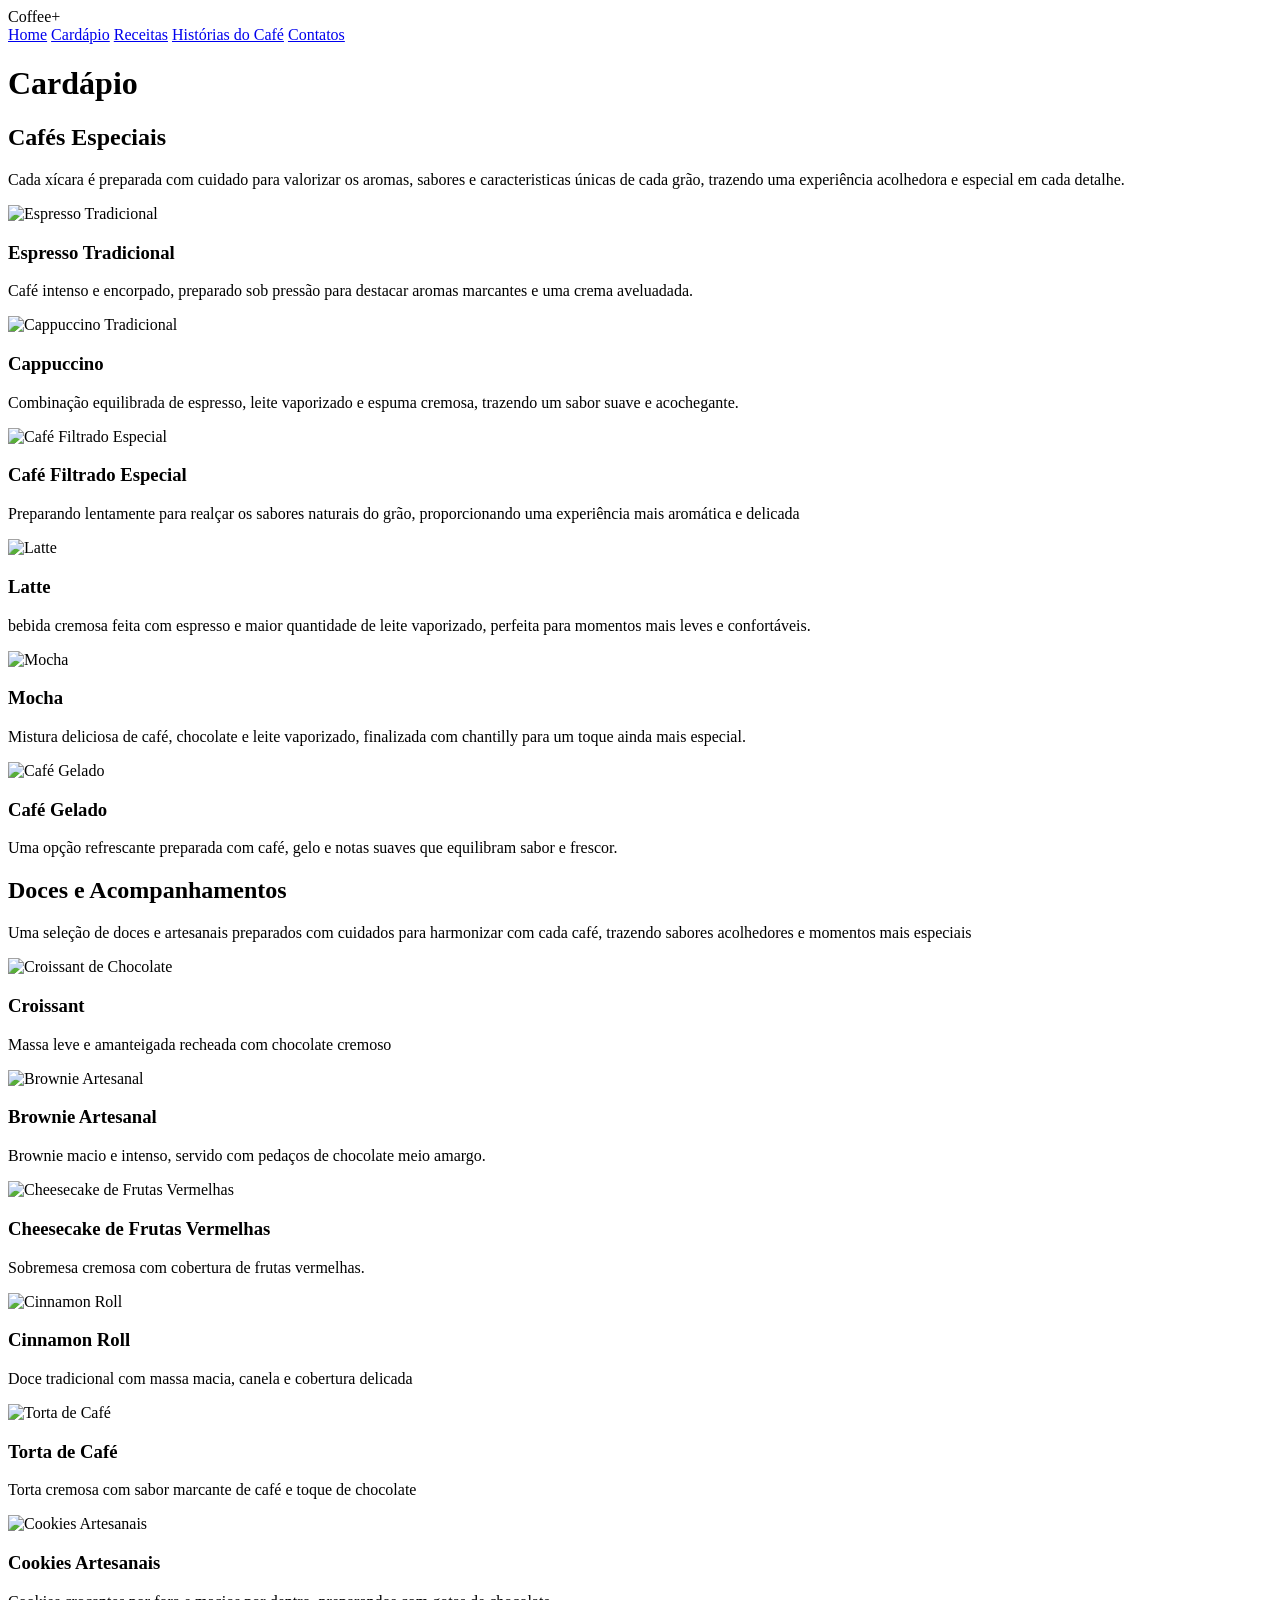
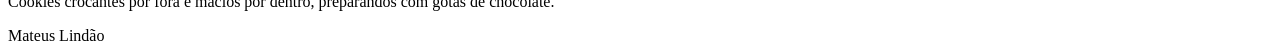
==== cardapio.html @ f09374b6 "Adicionando páginas HTML do Coffee+" ====
<!DOCTYPE html>
<html lang="pt-BR">
<head>
    <meta charset="UTF-8">
    <title>Cardapio | Coffee+</title>
    <link rel="stylesheet" href="css/style.css">
</head>
<body>
    <header>Coffee+</header>
    <nav>
    <a href="index.html">Home</a>
    <a href="cardapio.html">Cardápio</a>
    <a href="receitas.html">Receitas</a>
    <a href="historia.html">Histórias do Café</a>
    <a href="contatos.html">Contatos</a>
    </nav>
    <main>
        <h1>Cardápio</h1>
    <h2>Cafés Especiais</h2>
    <p>Cada xícara é preparada com cuidado para valorizar os aromas, sabores e caracteristicas únicas de cada grão, trazendo uma experiência acolhedora e especial em cada detalhe.</p>
        <img src="img/espresso.jpg" alt="Espresso Tradicional">
        <h3> Espresso Tradicional</h3>
        <p>Café intenso e encorpado, preparado sob pressão para destacar aromas marcantes e uma crema aveluadada.</p>
    <img src="img/cappuccino.jpg" alt="Cappuccino Tradicional">
        <h3>Cappuccino</h3>
        <p>Combinação equilibrada de espresso, leite vaporizado e espuma cremosa, trazendo um sabor suave e acochegante.</p>
    <img src="img/caféfiltrado.jpg" alt="Café Filtrado Especial">
        <h3>Café Filtrado Especial</h3>
        <p>Preparando lentamente para realçar os sabores naturais do grão, proporcionando uma experiência mais aromática e delicada</p>
        <img src="img/latte.jpg" alt="Latte"> 
        <h3>Latte</h3>
        <p>bebida cremosa feita com espresso e maior quantidade de leite vaporizado, perfeita para momentos mais leves e confortáveis.</p>
    <img src="img/mocha.jpg" alt="Mocha">
        <h3>Mocha</h3>
        <p>Mistura deliciosa de café, chocolate e leite vaporizado, finalizada com chantilly para um toque ainda mais especial.</p>
    <img src="img/cafégelado.jpg" alt="Café Gelado">
        <h3>Café Gelado</h3>
        <p>Uma opção refrescante preparada com café, gelo e notas suaves que equilibram sabor e frescor.</p>
    <h2>Doces e Acompanhamentos</h2>
    <p>Uma seleção de doces e artesanais preparados com cuidados para harmonizar com cada café, trazendo sabores acolhedores e momentos mais especiais</p>
    <img src="img/croissantdechocolate.jpg" alt="Croissant de Chocolate">
        <h3>Croissant</h3>
        <p>Massa leve e amanteigada recheada com chocolate cremoso</p>
    <img src="img/brownieartesanal.jpg" alt="Brownie Artesanal">
        <h3>Brownie Artesanal</h3>
        <p>Brownie macio e intenso, servido com pedaços de chocolate meio amargo.</p>
        <img src="img/cheesecakedefrutasvermelhas.jpg" alt="Cheesecake de Frutas Vermelhas">
        <h3>Cheesecake de Frutas Vermelhas</h3>
        <p>Sobremesa cremosa com cobertura de frutas vermelhas.</p>
        <img src="img/cinnamonroll.jpg" alt="Cinnamon Roll">
        <h3>Cinnamon Roll</h3>
        <p>Doce tradicional com massa macia, canela e cobertura delicada</p>
     <img src="img/tortadecafe.jpg" alt="Torta de Café">
        <h3>Torta de Café</h3>
        <p>Torta cremosa com sabor marcante de café e toque de chocolate</p>
        <img src="img/cookiesartesanais.jpg" alt="Cookies Artesanais">
        <h3>Cookies Artesanais</h3>
        <p>Cookies crocantes por fora e macios por dentro, preparandos com gotas de chocolate.</p>  
    </main>
    <footer>Mateus Lindão</footer>
</body>   
</html>
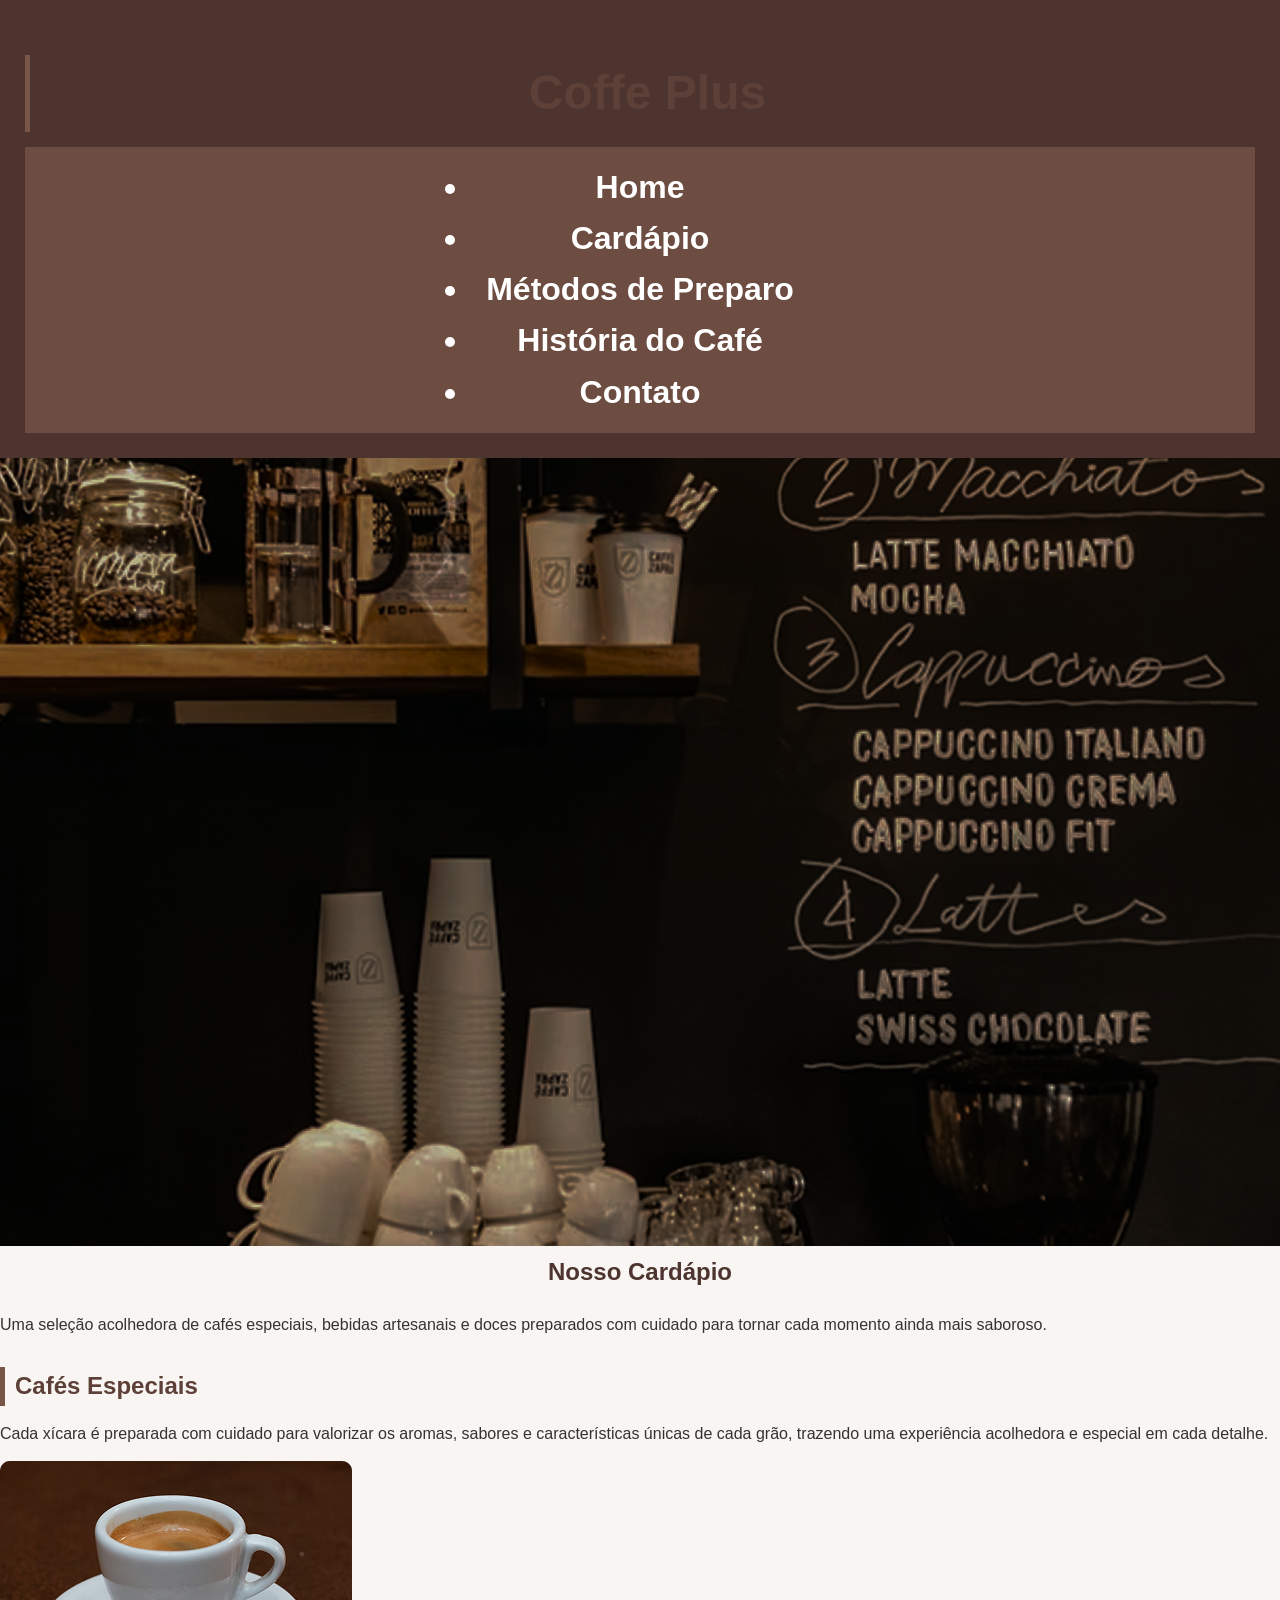
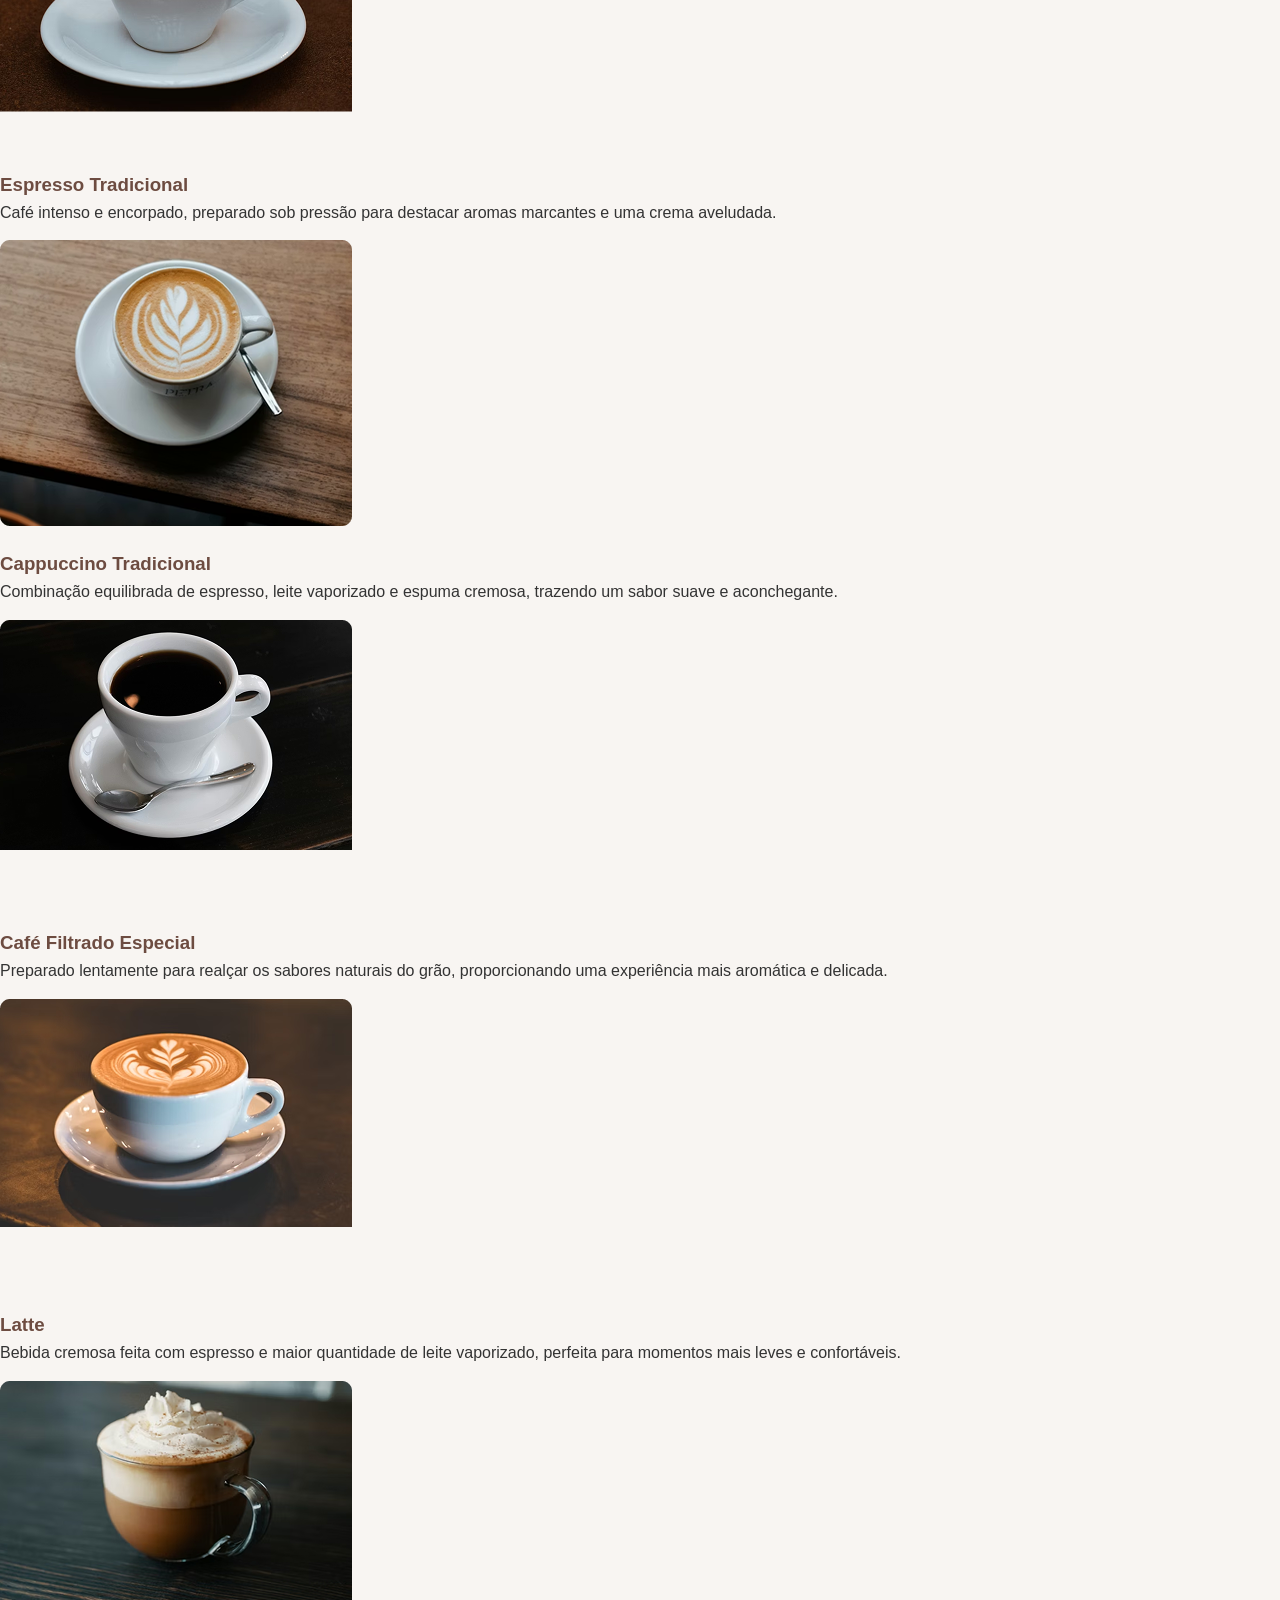
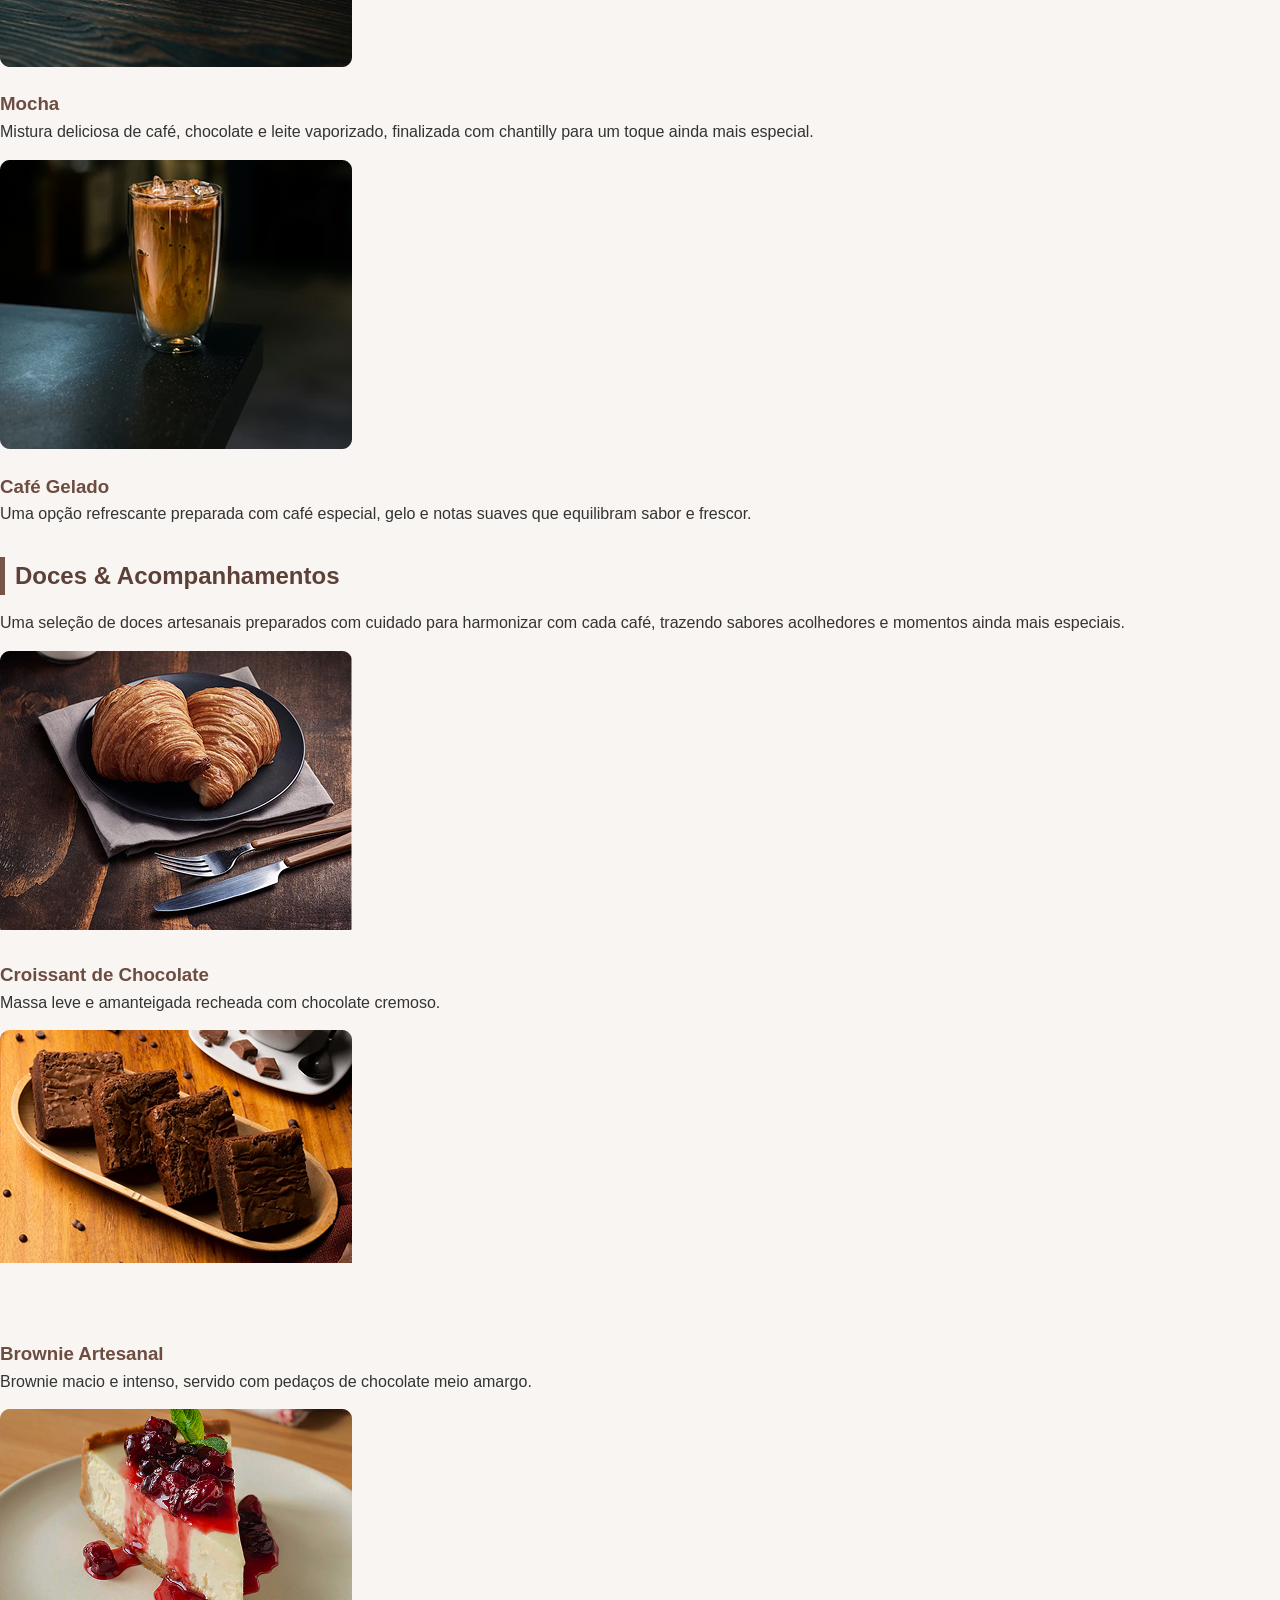
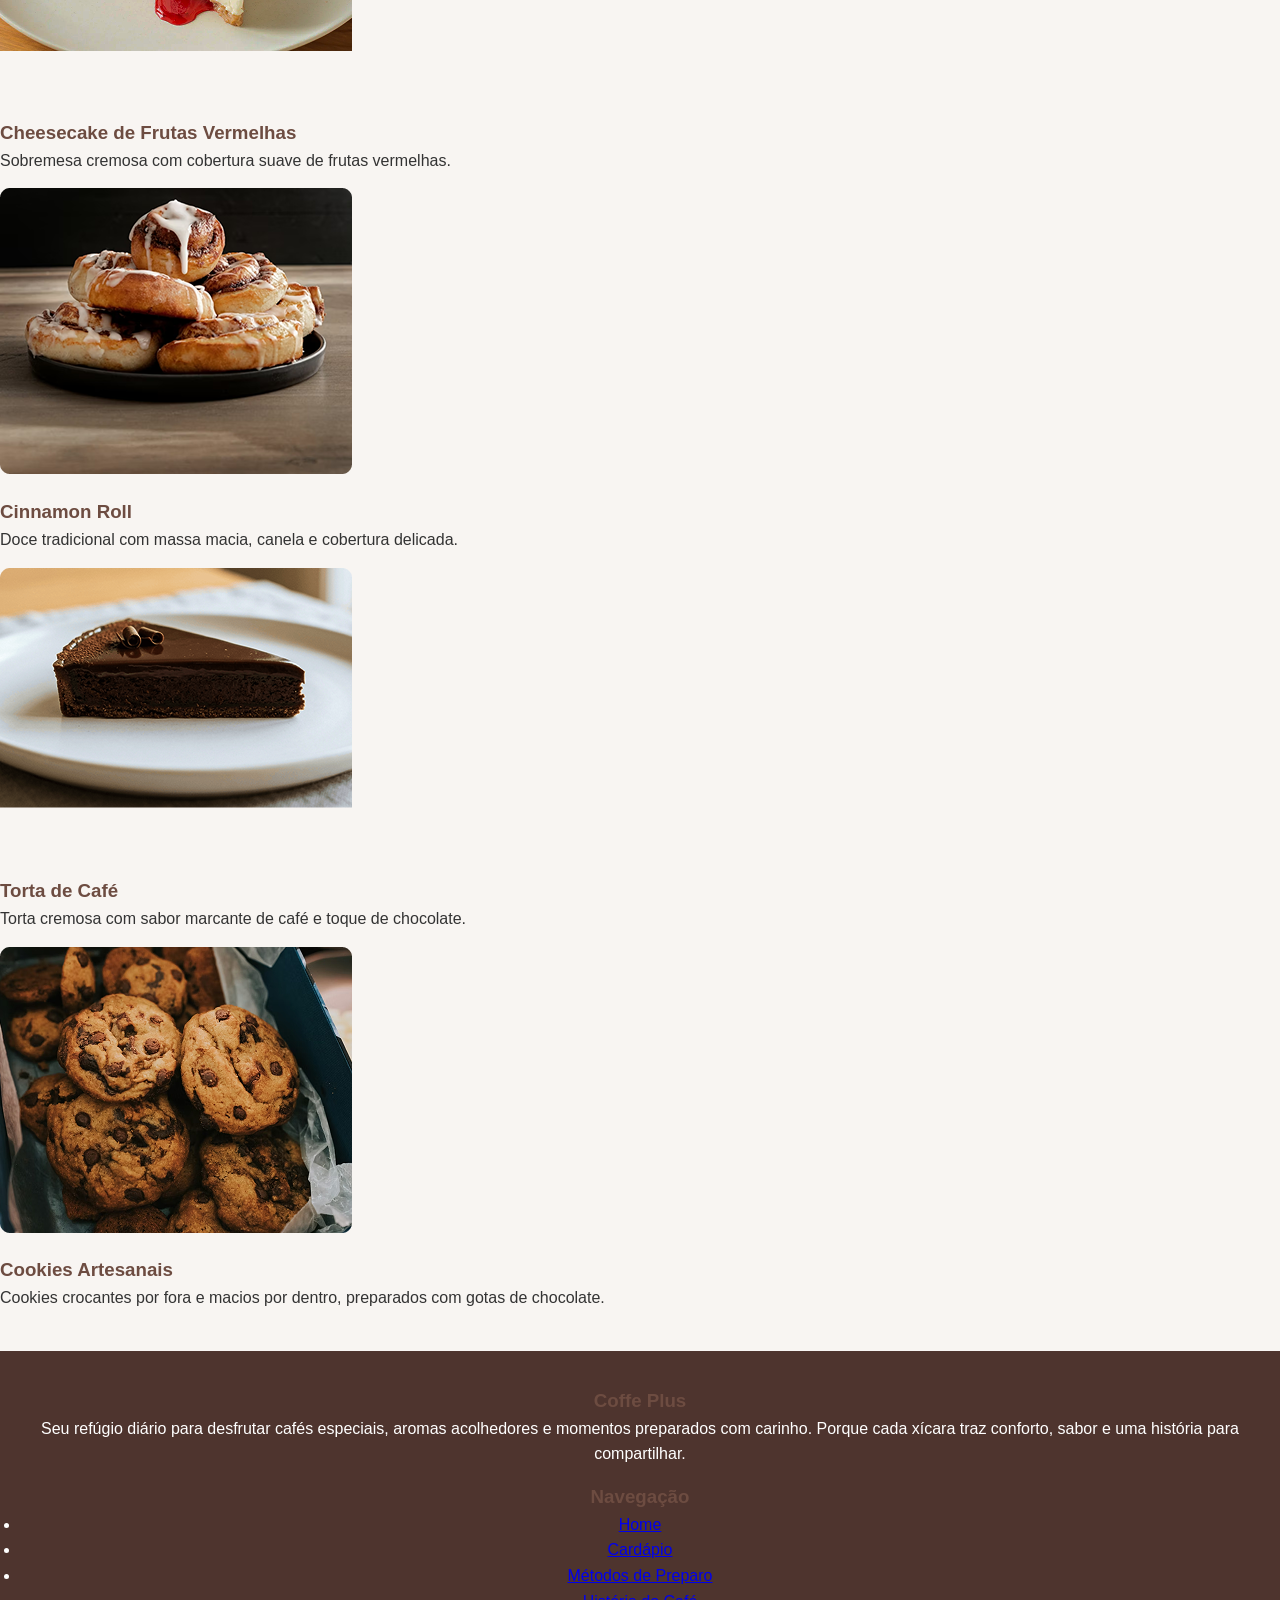
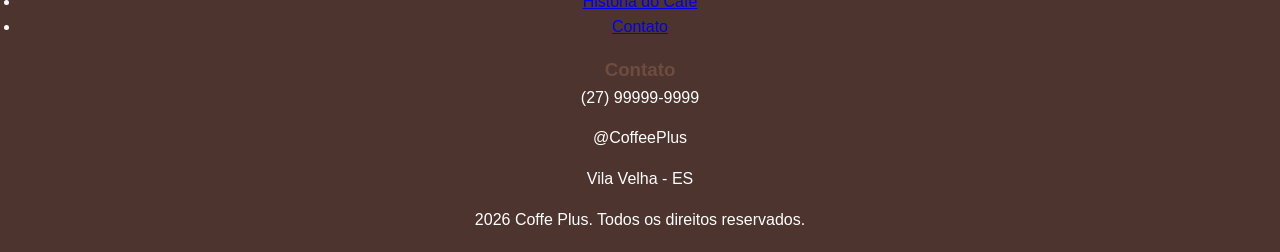
==== commit 040de0bf: "Incluí as imagens necessárias das páginas de cardápio e métodos de preparo. Também realizei algumas " ====
--- a/cardapio.html
+++ b/cardapio.html
@@ -2,61 +2,223 @@
 <html lang="pt-BR">
 <head>
     <meta charset="UTF-8">
-    <title>Cardapio | Coffee+</title>
+    <meta name="viewport" content="width=device-width, initial-scale=1.0">
+    <title>Cardápio | Coffe Plus</title>
     <link rel="stylesheet" href="css/style.css">
 </head>
+
 <body>
-    <header>Coffee+</header>
-    <nav>
-    <a href="index.html">Home</a>
-    <a href="cardapio.html">Cardápio</a>
-    <a href="receitas.html">Receitas</a>
-    <a href="historia.html">Histórias do Café</a>
-    <a href="contatos.html">Contatos</a>
-    </nav>
-    <main>
-        <h1>Cardápio</h1>
-    <h2>Cafés Especiais</h2>
-    <p>Cada xícara é preparada com cuidado para valorizar os aromas, sabores e caracteristicas únicas de cada grão, trazendo uma experiência acolhedora e especial em cada detalhe.</p>
-        <img src="img/espresso.jpg" alt="Espresso Tradicional">
-        <h3> Espresso Tradicional</h3>
-        <p>Café intenso e encorpado, preparado sob pressão para destacar aromas marcantes e uma crema aveluadada.</p>
-    <img src="img/cappuccino.jpg" alt="Cappuccino Tradicional">
-        <h3>Cappuccino</h3>
-        <p>Combinação equilibrada de espresso, leite vaporizado e espuma cremosa, trazendo um sabor suave e acochegante.</p>
-    <img src="img/caféfiltrado.jpg" alt="Café Filtrado Especial">
-        <h3>Café Filtrado Especial</h3>
-        <p>Preparando lentamente para realçar os sabores naturais do grão, proporcionando uma experiência mais aromática e delicada</p>
-        <img src="img/latte.jpg" alt="Latte"> 
-        <h3>Latte</h3>
-        <p>bebida cremosa feita com espresso e maior quantidade de leite vaporizado, perfeita para momentos mais leves e confortáveis.</p>
-    <img src="img/mocha.jpg" alt="Mocha">
-        <h3>Mocha</h3>
-        <p>Mistura deliciosa de café, chocolate e leite vaporizado, finalizada com chantilly para um toque ainda mais especial.</p>
-    <img src="img/cafégelado.jpg" alt="Café Gelado">
-        <h3>Café Gelado</h3>
-        <p>Uma opção refrescante preparada com café, gelo e notas suaves que equilibram sabor e frescor.</p>
-    <h2>Doces e Acompanhamentos</h2>
-    <p>Uma seleção de doces e artesanais preparados com cuidados para harmonizar com cada café, trazendo sabores acolhedores e momentos mais especiais</p>
-    <img src="img/croissantdechocolate.jpg" alt="Croissant de Chocolate">
-        <h3>Croissant</h3>
-        <p>Massa leve e amanteigada recheada com chocolate cremoso</p>
-    <img src="img/brownieartesanal.jpg" alt="Brownie Artesanal">
-        <h3>Brownie Artesanal</h3>
-        <p>Brownie macio e intenso, servido com pedaços de chocolate meio amargo.</p>
-        <img src="img/cheesecakedefrutasvermelhas.jpg" alt="Cheesecake de Frutas Vermelhas">
-        <h3>Cheesecake de Frutas Vermelhas</h3>
-        <p>Sobremesa cremosa com cobertura de frutas vermelhas.</p>
-        <img src="img/cinnamonroll.jpg" alt="Cinnamon Roll">
-        <h3>Cinnamon Roll</h3>
-        <p>Doce tradicional com massa macia, canela e cobertura delicada</p>
-     <img src="img/tortadecafe.jpg" alt="Torta de Café">
-        <h3>Torta de Café</h3>
-        <p>Torta cremosa com sabor marcante de café e toque de chocolate</p>
-        <img src="img/cookiesartesanais.jpg" alt="Cookies Artesanais">
-        <h3>Cookies Artesanais</h3>
-        <p>Cookies crocantes por fora e macios por dentro, preparandos com gotas de chocolate.</p>  
-    </main>
-    <footer>Mateus Lindão</footer>
-</body>   
+
+    <header class="header">
+        <div class="logo">
+            <h2>Coffe Plus</h2>
+        </div>
+
+        <nav class="nav">
+            <ul>
+                <li><a href="index.html">Home</a></li>
+                <li><a href="cardapio.html" class="active">Cardápio</a></li>
+                <li><a href="preparo.html">Métodos de Preparo</a></li>
+                <li><a href="historia.html">História do Café</a></li>
+                <li><a href="contato.html">Contato</a></li>
+            </ul>
+        </nav>
+    </header>
+
+    <section class="banner">
+        <img src="img/cardapio/cardapio_banner.png" alt="Banner Cardápio">
+
+        <div class="banner-content">
+            <h1>Nosso Cardápio</h1>
+            <p>
+                Uma seleção acolhedora de cafés especiais, bebidas artesanais e doces preparados com cuidado para tornar cada momento ainda mais saboroso.
+            </p>
+        </div>
+    </section>
+
+    <section class="section">
+        <h2 class="section-title">
+            Cafés Especiais
+        </h2>
+        <p class="section-text">
+            Cada xícara é preparada com cuidado para valorizar os aromas, sabores e características únicas de cada grão, trazendo uma experiência acolhedora e especial em cada detalhe.
+        </p>
+
+        <div class="cards-grid">
+            <div class="card">
+                <img src="img/cardapio/imagem_espresso.png" alt="Espresso Tradicional">
+
+                <div class="card-body">
+                    <h3>Espresso Tradicional</h3>
+                    <p>
+                        Café intenso e encorpado, preparado sob pressão para destacar aromas marcantes e uma crema aveludada.
+                    </p>
+                </div>
+            </div>
+
+            <div class="card">
+                <img src="img/cardapio/imagem_cappuccino.png" alt="Cappuccino">
+
+                <div class="card-body">
+                    <h3>Cappuccino Tradicional</h3>
+                    <p>
+                        Combinação equilibrada de espresso, leite vaporizado e espuma cremosa, trazendo um sabor suave e aconchegante.
+                    </p>
+                </div>
+            </div>
+
+            <div class="card">
+                <img src="img/cardapio/imagem_cafe.png" alt="Café Filtrado">
+
+                <div class="card-body">
+                    <h3>Café Filtrado Especial</h3>
+                    <p>
+                        Preparado lentamente para realçar os sabores naturais do grão, proporcionando uma experiência mais aromática e delicada.
+                    </p>
+                </div>
+            </div>
+
+            <div class="card">
+                <img src="img/cardapio/imagem_latte.png" alt="Latte">
+
+                <div class="card-body">
+                    <h3>Latte</h3>
+                    <p>
+                        Bebida cremosa feita com espresso e maior quantidade de leite vaporizado, perfeita para momentos mais leves e confortáveis.
+                    </p>
+                </div>
+            </div>
+
+            <div class="card">
+                <img src="img/cardapio/imagem_mocha.png" alt="Mocha">
+
+                <div class="card-body">
+                    <h3>Mocha</h3>
+                    <p>
+                        Mistura deliciosa de café, chocolate e leite vaporizado, finalizada com chantilly para um toque ainda mais especial.
+                    </p>
+                </div>
+            </div>
+
+            <div class="card">
+                <img src="img/cardapio/imagem_gelado.png" alt="Café Gelado">
+
+                <div class="card-body">
+                    <h3>Café Gelado</h3>
+                    <p>
+                        Uma opção refrescante preparada com café especial, gelo e notas suaves que equilibram sabor e frescor.
+                    </p>
+                </div>
+            </div>
+        </div>
+    </section>
+
+    <section class="section">
+        <h2 class="section-title">
+            Doces & Acompanhamentos
+        </h2>
+        <p class="section-text">
+            Uma seleção de doces artesanais preparados com cuidado para harmonizar com cada café, trazendo sabores acolhedores e momentos ainda mais especiais.
+        </p>
+
+        <div class="cards-grid">
+            <div class="card">
+                <img src="img/cardapio/imagem_croissant.png" alt="Croissant">
+
+                <div class="card-body">
+                    <h3>Croissant de Chocolate</h3>
+                    <p>
+                        Massa leve e amanteigada recheada com chocolate cremoso.
+                    </p>
+                </div>
+            </div>
+
+            <div class="card">
+                <img src="img/cardapio/imagem_brownie.png" alt="Brownie Artesanal">
+
+                <div class="card-body">
+                    <h3>Brownie Artesanal</h3>
+                    <p>
+                        Brownie macio e intenso, servido com pedaços de chocolate meio amargo.
+                    </p>
+                </div>
+            </div>
+
+            <div class="card">
+                <img src="img/cardapio/imagem_cheesecake.png" alt="Cheesecake">
+                
+                <div class="card-body">
+                    <h3>Cheesecake de Frutas Vermelhas</h3>
+                    <p>
+                        Sobremesa cremosa com cobertura suave de frutas vermelhas.
+                    </p>
+                </div>
+            </div>
+
+            <div class="card">
+                <img src="img/cardapio/imagem_cinnamon.png" alt="Cinnamon Roll">
+                
+                <div class="card-body">
+                    <h3>Cinnamon Roll</h3>
+                    <p>
+                        Doce tradicional com massa macia, canela e cobertura delicada.
+                    </p>
+                </div>
+            </div>
+
+            <div class="card">
+                <img src="img/cardapio/imagem_torta.png" alt="Torta de Café">
+                
+                <div class="card-body">
+                    <h3>Torta de Café</h3>
+                    <p>
+                        Torta cremosa com sabor marcante de café e toque de chocolate.
+                    </p>
+                </div>
+            </div>
+
+            <div class="card">
+                <img src="img/cardapio/imagem_cookies.png" alt="Cookies Artesanais">
+                
+                <div class="card-body">
+                    <h3>Cookies Artesanais</h3>
+                    <p>
+                        Cookies crocantes por fora e macios por dentro, preparados com gotas de chocolate.
+                    </p>
+                </div>
+            </div>
+        </div>
+    </section>
+
+    <footer class="footer">
+        <div class="footer-grid">
+            <div>
+                <h3>Coffe Plus</h3>
+                <p>
+                    Seu refúgio diário para desfrutar cafés especiais, aromas acolhedores e momentos preparados com carinho. Porque cada xícara traz conforto, sabor e uma história para compartilhar.
+                </p>
+            </div>
+            <div>
+                <h3>Navegação</h3>
+                <ul>
+                    <li><a href="index.html">Home</a></li>
+                    <li><a href="cardapio.html">Cardápio</a></li>
+                    <li><a href="preparo.html">Métodos de Preparo</a></li>
+                    <li><a href="historia.html">História do Café</a></li>
+                    <li><a href="contato.html">Contato</a></li>
+                </ul>
+            </div>
+            <div>
+                <h3>Contato</h3>
+                <p>(27) 99999-9999</p>
+                <p>@CoffeePlus</p>
+                <p>Vila Velha - ES</p>
+            </div>
+        </div>
+        <div class="footer-bottom">
+            2026 Coffe Plus. Todos os direitos reservados.
+        </div>
+    </footer>
+
+</body>
 </html>
--- a/css/style.css
+++ b/css/style.css
@@ -0,0 +1,170 @@
+/* RESET */
+*{
+    margin: 0;
+    padding: 0;
+    box-sizing: border-box;
+}
+
+/* GERAL */
+body{
+    font-family: 'Segoe UI', Tahoma, Geneva, Verdana, sans-serif;
+    background-color: #f8f5f2;
+    color: #333;
+    line-height: 1.6;
+}
+
+/* CABEÇALHO */
+header{
+    background-color: #4e342e;
+    color: white;
+    text-align: center;
+    padding: 25px;
+    font-size: 2rem;
+    font-weight: bold;
+}
+
+/* MENU */
+nav{
+    background-color: #6d4c41;
+    display: flex;
+    justify-content: center;
+    flex-wrap: wrap;
+    gap: 15px;
+    padding: 15px;
+}
+
+nav a{
+    color: white;
+    text-decoration: none;
+    font-weight: bold;
+    padding: 10px 15px;
+    border-radius: 5px;
+    transition: 0.3s;
+}
+
+nav a:hover{
+    background-color: #8d6e63;
+}
+
+/* CONTEÚDO */
+main{
+    max-width: 1200px;
+    margin: 30px auto;
+    padding: 20px;
+}
+
+/* TÍTULOS */
+h1{
+    text-align: center;
+    color: #4e342e;
+    margin-bottom: 20px;
+}
+
+h2{
+    color: #5d4037;
+    margin-top: 30px;
+    margin-bottom: 15px;
+    border-left: 5px solid #795548;
+    padding-left: 10px;
+}
+
+h3{
+    margin-top: 15px;
+    color: #6d4c41;
+}
+
+/* PARÁGRAFOS */
+p{
+    margin-bottom: 15px;
+}
+
+/* IMAGENS CARDÁPIO */
+main img{
+    width: 100%;
+    max-width: 350px;
+    height: 250px;
+    object-fit: cover;
+    border-radius: 10px;
+    display: block;
+    margin: 20px auto;
+    box-shadow: 0 4px 10px rgba(0,0,0,0.15);
+}
+
+/* LISTAS */
+ol{
+    margin-left: 30px;
+    margin-bottom: 20px;
+}
+
+ol li{
+    margin-bottom: 10px;
+}
+
+/* FORMULÁRIO */
+form{
+    background: white;
+    padding: 25px;
+    border-radius: 10px;
+    box-shadow: 0 3px 10px rgba(0,0,0,.1);
+    margin-bottom: 30px;
+}
+
+input,
+textarea{
+    width: 100%;
+    padding: 12px;
+    margin-bottom: 15px;
+    border: 1px solid #ccc;
+    border-radius: 5px;
+    font-size: 1rem;
+}
+
+textarea{
+    resize: vertical;
+    min-height: 120px;
+}
+
+button{
+    background-color: #5d4037;
+    color: white;
+    border: none;
+    padding: 12px 25px;
+    cursor: pointer;
+    border-radius: 5px;
+    font-size: 1rem;
+    transition: 0.3s;
+}
+
+button:hover{
+    background-color: #3e2723;
+}
+
+/* RODAPÉ */
+footer{
+    background-color: #4e342e;
+    color: white;
+    text-align: center;
+    padding: 20px;
+    margin-top: 40px;
+}
+
+/* RESPONSIVIDADE */
+@media (max-width: 768px){
+
+    nav{
+        flex-direction: column;
+        align-items: center;
+    }
+
+    header{
+        font-size: 1.5rem;
+    }
+
+    main{
+        padding: 15px;
+    }
+
+    main img{
+        max-width: 100%;
+    }
+}
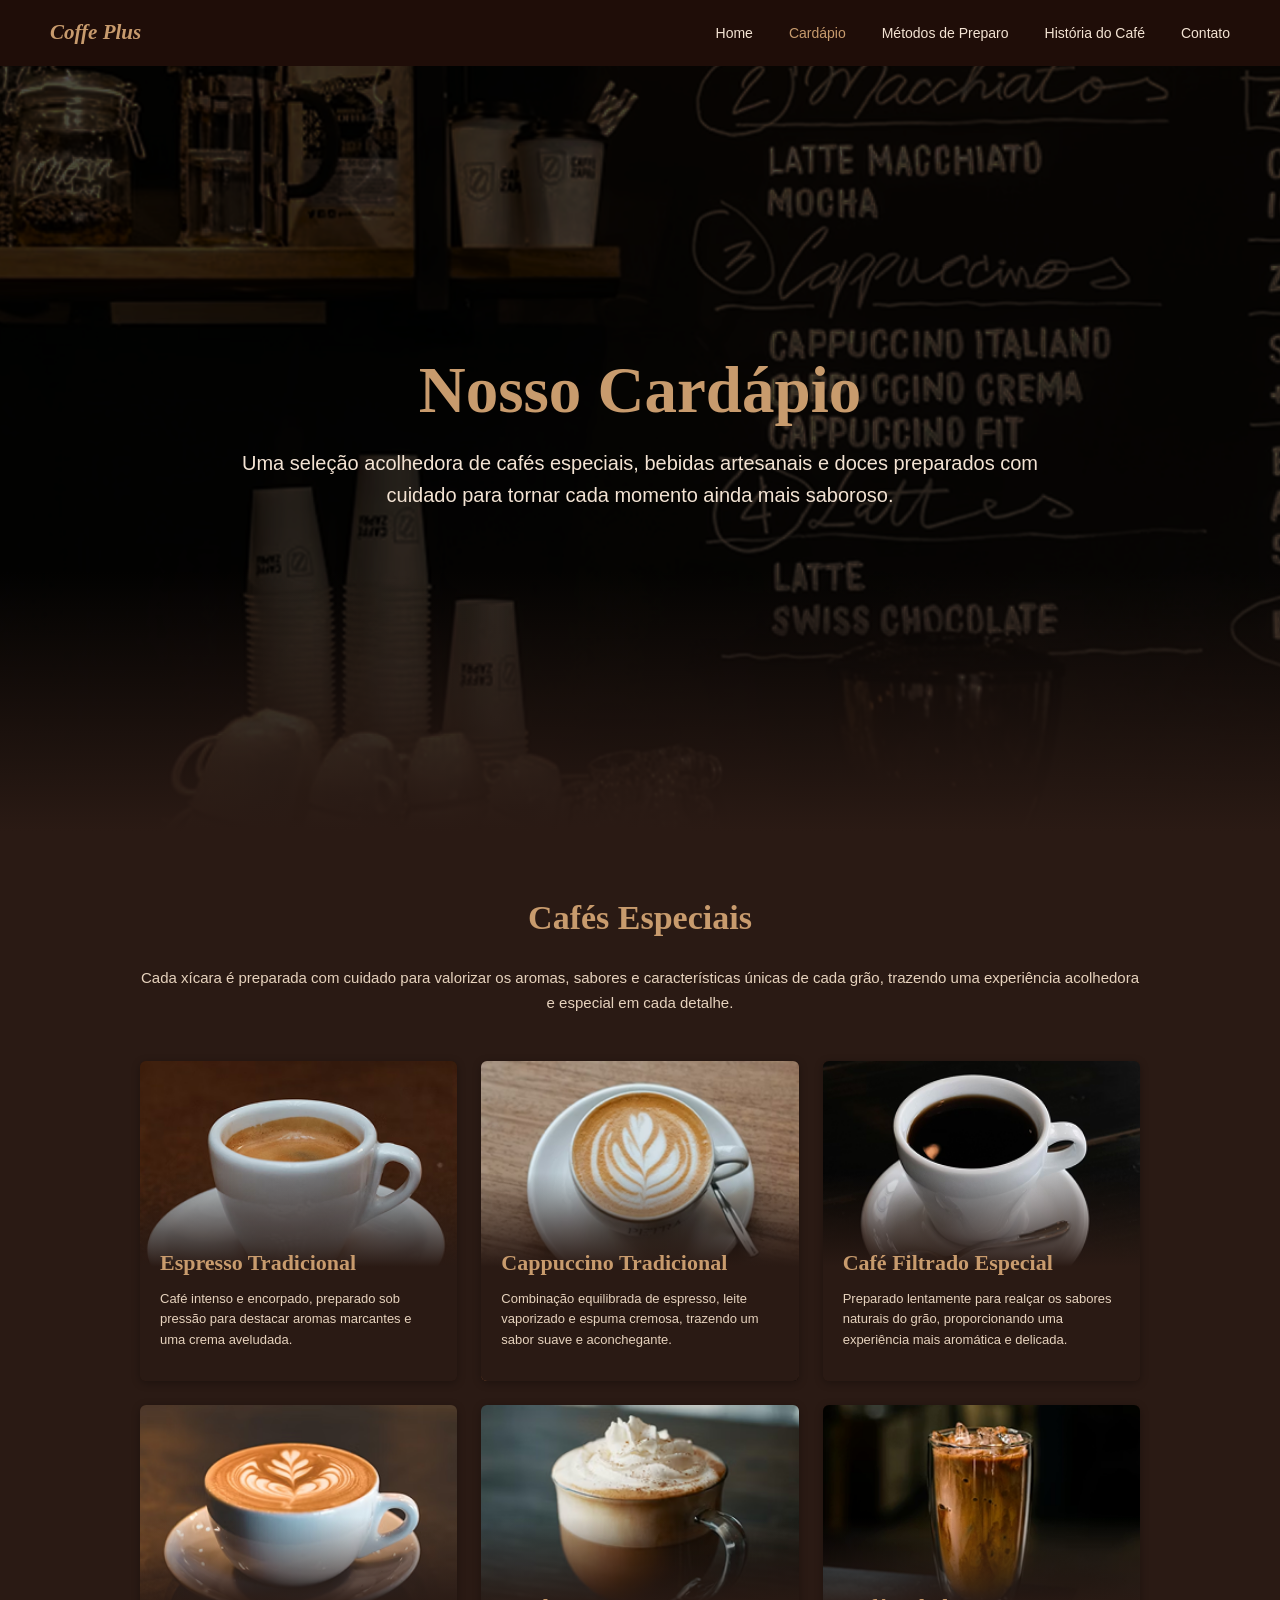
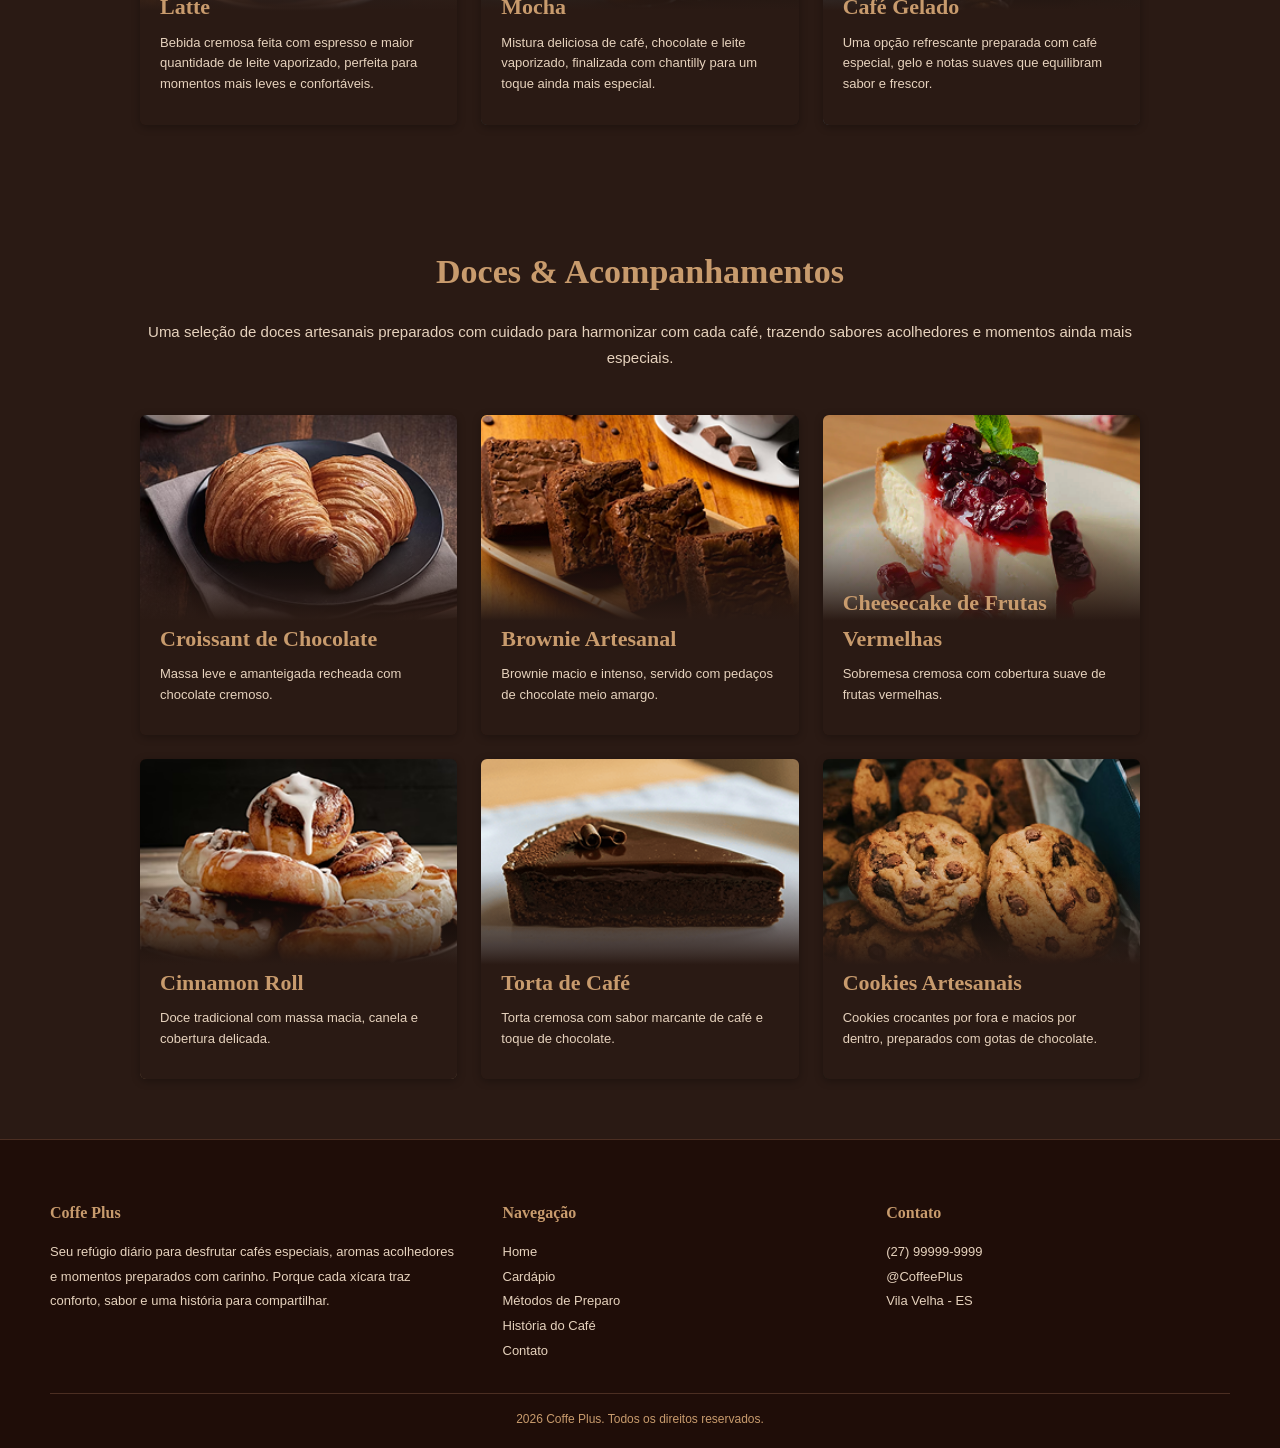
==== commit 57c8dcc9: "Atualização da pagina home para index devido ao não reconhecimento do Vercel" ====
--- a/css/style.css
+++ b/css/style.css
@@ -1,170 +1,844 @@
-/* RESET */
-*{
-    margin: 0;
-    padding: 0;
-    box-sizing: border-box;
-}
-
-/* GERAL */
-body{
-    font-family: 'Segoe UI', Tahoma, Geneva, Verdana, sans-serif;
-    background-color: #f8f5f2;
-    color: #333;
-    line-height: 1.6;
-}
-
-/* CABEÇALHO */
-header{
-    background-color: #4e342e;
-    color: white;
-    text-align: center;
-    padding: 25px;
-    font-size: 2rem;
-    font-weight: bold;
-}
-
-/* MENU */
-nav{
-    background-color: #6d4c41;
-    display: flex;
-    justify-content: center;
-    flex-wrap: wrap;
-    gap: 15px;
-    padding: 15px;
-}
-
-nav a{
-    color: white;
-    text-decoration: none;
-    font-weight: bold;
-    padding: 10px 15px;
-    border-radius: 5px;
-    transition: 0.3s;
-}
-
-nav a:hover{
-    background-color: #8d6e63;
-}
-
-/* CONTEÚDO */
-main{
-    max-width: 1200px;
-    margin: 30px auto;
-    padding: 20px;
-}
-
-/* TÍTULOS */
-h1{
-    text-align: center;
-    color: #4e342e;
-    margin-bottom: 20px;
-}
-
-h2{
-    color: #5d4037;
-    margin-top: 30px;
-    margin-bottom: 15px;
-    border-left: 5px solid #795548;
-    padding-left: 10px;
-}
-
-h3{
-    margin-top: 15px;
-    color: #6d4c41;
-}
-
-/* PARÁGRAFOS */
-p{
-    margin-bottom: 15px;
-}
-
-/* IMAGENS CARDÁPIO */
-main img{
-    width: 100%;
-    max-width: 350px;
-    height: 250px;
-    object-fit: cover;
-    border-radius: 10px;
-    display: block;
-    margin: 20px auto;
-    box-shadow: 0 4px 10px rgba(0,0,0,0.15);
-}
-
-/* LISTAS */
-ol{
-    margin-left: 30px;
-    margin-bottom: 20px;
-}
-
-ol li{
-    margin-bottom: 10px;
-}
-
-/* FORMULÁRIO */
-form{
-    background: white;
-    padding: 25px;
-    border-radius: 10px;
-    box-shadow: 0 3px 10px rgba(0,0,0,.1);
-    margin-bottom: 30px;
-}
-
-input,
-textarea{
-    width: 100%;
-    padding: 12px;
-    margin-bottom: 15px;
-    border: 1px solid #ccc;
-    border-radius: 5px;
-    font-size: 1rem;
-}
-
-textarea{
-    resize: vertical;
-    min-height: 120px;
-}
-
-button{
-    background-color: #5d4037;
-    color: white;
-    border: none;
-    padding: 12px 25px;
-    cursor: pointer;
-    border-radius: 5px;
-    font-size: 1rem;
-    transition: 0.3s;
-}
-
-button:hover{
-    background-color: #3e2723;
-}
-
-/* RODAPÉ */
-footer{
-    background-color: #4e342e;
-    color: white;
-    text-align: center;
-    padding: 20px;
-    margin-top: 40px;
-}
-
-/* RESPONSIVIDADE */
-@media (max-width: 768px){
-
-    nav{
-        flex-direction: column;
-        align-items: center;
-    }
-
-    header{
-        font-size: 1.5rem;
-    }
-
-    main{
-        padding: 15px;
-    }
-
-    main img{
-        max-width: 100%;
-    }
+* { margin: 0; padding: 0; box-sizing: border-box; }
+
+@import url('https://fonts.googleapis.com/css2?family=Playfair+Display:ital,wght@0,600;1,600;1,700&family=Inter:wght@300;400;500;600&display=swap');
+
+body {
+  font-family: 'Inter', Arial, sans-serif;
+  background-color: #2a1a14;
+  color: #f3e3d3;
+  line-height: 1.6;
+  font-size: 15px;
+}
+
+h1, h2, h3 {
+  font-family: 'Playfair Display', Georgia, serif;
+  color: #c89b6d;
+  font-style: normal;
+  font-weight: 600;
+}
+
+a { color: #c89b6d; text-decoration: none; }
+
+img { max-width: 100%; display: block; }
+
+.header {
+  background-color: #1f0d08;
+  padding: 16px 50px;
+  display: flex;
+  align-items: center;
+  justify-content: space-between;
+}
+
+.logo {
+  display: flex;
+  align-items: center;
+  gap: 8px;
+  font-family: 'Playfair Display', serif;
+  font-style: normal;
+  font-size: 14px;
+  color: #c89b6d;
+}
+
+.logo h2 { font-style: italic; }
+
+.logo-icon {
+  width: 22px;
+  height: 22px;
+  background: #c89b6d;
+  mask: radial-gradient(circle at 50% 60%, transparent 30%, #000 31%) center/100% 100%;
+  -webkit-mask: radial-gradient(circle at 50% 60%, transparent 30%, #000 31%) center/100% 100%;
+  border-radius: 4px;
+}
+
+.nav ul {
+  list-style: none;
+  display: flex;
+  gap: 36px;
+}
+
+.nav a {
+  color: #f3e3d3;
+  font-size: 14px;
+  font-weight: 400;
+  transition: color 0.2s;
+}
+
+.nav a:hover,
+.nav a.active {
+  color: #c89b6d;
+}
+
+.banner {
+  position: relative;
+  width: 100%;
+  height: 85vh;
+  overflow: hidden;
+  display: flex;
+  justify-content: center;
+  align-items: center;
+}
+
+.banner img {
+  position: absolute;
+  top: 0;
+  left: 0;
+  width: 100%;
+  height: 100%;
+  object-fit: cover;
+  z-index: 1;
+  filter: brightness(40%);
+}
+
+.banner-pequeno {
+  min-height: 380px;
+}
+
+.banner::before {
+  content: "";
+  position: absolute;
+  inset: 0;
+  background: #2a1a14;
+  z-index: 1;
+}
+
+.banner::after {
+  content: "";
+  position: absolute;
+  left: 0;
+  bottom: 0;
+  width: 100%;
+  height: 260px;
+  background: linear-gradient(
+    to bottom,
+    rgba(66, 44, 34, 0) 0%,
+    #2a1a14 100%
+  );
+  z-index: 2;
+}
+
+.banner-content {
+  position: relative;
+  z-index: 3;
+  width: 100%;
+  max-width: 900px;
+  text-align: center;
+  padding: 0 20px;
+}
+
+.banner-content h1 {
+  font-size: 65px;
+  line-height: 1.1;
+  margin-bottom: 20px;
+}
+
+.banner-content p {
+  font-size: 20px;
+  line-height: 1.6;
+  max-width: 800px;
+  margin: 0 auto 30px auto;
+}
+
+.btn {
+  display: inline-block;
+  background-color: #c89b6d;
+  color: #1f0d08;
+  padding: 12px 26px;
+  border-radius: 4px;
+  font-weight: 500;
+  font-size: 14px;
+  border: none;
+  cursor: pointer;
+  transition: background-color 0.2s;
+}
+
+.btn:hover { background-color: #b3854f; }
+
+.section {
+  padding: 60px 0px;
+  width: 100%;
+  max-width: 1000px;
+  margin: 0 auto;
+  box-sizing: border-box;
+}
+
+.section-title {
+  font-size: 34px;
+  margin-bottom: 20px;
+  color: #c89b6d;
+  text-align: center;
+}
+
+.section-text {
+  color: #e6d2bd;
+  font-size: 15px;
+  line-height: 1.7;
+  margin-bottom: 45px;
+  text-align: center;
+}
+
+.missao {
+  background-color: #1f0d08;
+  padding: 60px 0;
+  width: 100%;
+}
+
+.missao-conteudo {
+  width: 100%;
+  max-width: 1000px;
+  margin: 0 auto;
+  padding: 0;
+  box-sizing: border-box;
+}
+
+.missao .section-title {
+  text-align: center;
+  margin-bottom: 20px;
+}
+
+.missao-text {
+  color: #e6d2bd;
+  font-size: 15px;
+  line-height: 1.7;
+  max-width: 100%;
+  margin: 0 0 45px 0;
+  text-align: center;
+}
+
+.stats {
+  display: flex;
+  justify-content: flex-start;
+  gap: 80px;
+  margin-top: 30px;
+  flex-wrap: wrap;
+}
+.cards-grid {
+  display: grid;
+  grid-template-columns: repeat(3, 1fr);
+  gap: 24px;
+}
+
+.card {
+  position: relative;
+  border-radius: 6px;
+  overflow: hidden;
+  height: 320px;
+  background-color: #1f0d08;
+  box-shadow: 0 2px 8px rgba(0,0,0,0.3);
+}
+
+.card img {
+  width: 100%;
+  height: 100%;
+  object-fit: cover;
+  position: absolute;
+  inset: 0;
+  background-color: #2e1a12;
+}
+
+.card::after {
+  content: "";
+  position: absolute;
+  left: 0;
+  bottom: 0;
+  width: 100%;
+  height: 65%;
+  background: linear-gradient(
+    to top,
+    #2a1a14 0%,
+    #2a1a14 55%,
+    transparent 100%
+  );
+  z-index: 1;
+}
+
+.card-body {
+  position: absolute;
+  inset: 0;
+  z-index: 2;
+  padding: 20px;
+  display: flex;
+  flex-direction: column;
+  justify-content: flex-end;
+}
+
+.card-body h3 {
+  font-size: 22px;
+  margin-bottom: 8px;
+}
+
+.card-body p {
+  font-size: 13px;
+  color: #e6d2bd;
+  margin-bottom: 10px;
+}
+
+.card-body a { font-size: 13px; font-weight: 500; }
+
+.subsection-title {
+  font-size: 28px;
+  margin: 20px 0 8px 0;
+  padding-top: 30px;
+  border-top: 1px solid #4b2e22;
+}
+
+.subsection-text {
+  color: #e6d2bd;
+  margin-bottom: 30px;
+  max-width: 640px;
+}
+
+.missao {
+  background-color: #1f0d08;
+  padding: 70px 20px;
+  text-align: center;
+}
+
+.stats {
+  display: flex;
+  justify-content: center;
+  gap: 80px;
+  margin-top: 30px;
+  flex-wrap: wrap;
+}
+
+.stat-num {
+  font-family: 'Playfair Display', serif;
+  font-style: italic;
+  color: #c89b6d;
+  font-size: 42px;
+  line-height: 1;
+}
+
+.stat-label {
+  color: #e6d2bd;
+  font-size: 14px;
+  margin-top: 6px;
+}
+
+.intro-bloco {
+  margin-bottom: 40px;
+}
+
+.intro-bloco h2 {
+  font-size: 28px;
+  margin-bottom: 12px;
+}
+
+.intro-bloco p {
+  color: #e6d2bd;
+  max-width: 760px;
+}
+
+.metodo {
+  display: grid;
+  grid-template-columns: 1fr 1fr;
+  gap: 0;
+  background-color: #1f0d08;
+  border: 1px solid #4b2e22;
+  border-radius: 8px;
+  max-width: 1000px;
+  margin: 0 auto 24px auto;
+  overflow: hidden;
+}
+
+.metodo img {
+  width: 100%;
+  height: 100%;
+  object-fit: cover;
+  background-color: #2e1a12;
+  min-height: 220px;
+}
+
+.metodo-content { padding: 20px; }
+
+.metodo-content h2 {
+  font-size: 22px;
+  margin-bottom: 10px;
+}
+
+.metodo-content > p {
+  color: #e6d2bd;
+  margin-bottom: 18px;
+}
+
+.info-grid {
+  display: grid;
+  grid-template-columns: 1fr 1fr;
+  gap: 12px;
+  margin-bottom: 22px;
+}
+
+.info-box {
+  background-color: #2a1a14;
+  border: 1px solid #4b2e22;
+  border-radius: 6px;
+  padding: 8px 10px;
+}
+
+.info-box span {
+  display: block;
+  color: #c89b6d;
+  font-size: 12px;
+  margin-bottom: 4px;
+}
+
+.info-box strong {
+  color: #f3e3d3;
+  font-size: 14px;
+}
+
+.metodo-content h3 {
+  font-size: 20px;
+  margin-bottom: 12px;
+}
+
+.passos {
+  list-style: none;
+  padding: 0;
+}
+
+.passos li {
+  display: flex;
+  align-items: flex-start;
+  gap: 12px;
+  margin-bottom: 10px;
+  font-size: 13px;
+  color: #e6d2bd;
+}
+
+.passos li::before {
+  content: counter(passo);
+  counter-increment: passo;
+  display: inline-flex;
+  align-items: center;
+  justify-content: center;
+  flex-shrink: 0;
+  width: 22px;
+  height: 22px;
+  border-radius: 50%;
+  border: 1px solid #c89b6d;
+  color: #c89b6d;
+  font-size: 12px;
+  font-family: 'Playfair Display', serif;
+}
+
+.passos { counter-reset: passo; }
+
+.dicas {
+  background-color: #1f0d08;
+  border: 1px solid #4b2e22;
+  border-radius: 8px;
+  padding: 35px 40px;
+  max-width: 1000px;
+  margin: 40px auto 80px auto;
+}
+
+.dicas h2 {
+  font-size: 24px;
+  margin-bottom: 22px;
+}
+
+.dicas ul { list-style: none; }
+
+.dicas ul li {
+  position: relative;
+  padding-left: 20px;
+  margin-bottom: 16px;
+  font-size: 14px;
+  color: #e6d2bd;
+  line-height: 1.6;
+}
+
+.dicas ul li:last-child { margin-bottom: 0; }
+
+.dicas ul li::before {
+  content: "•";
+  position: absolute;
+  left: 0;
+  top: -1px;
+  color: #c89b6d;
+}
+
+.dicas ul li strong { color: #f3e3d3; }
+
+.historia-bloco, 
+.historia-secao-cards, 
+.bloco-destaque, 
+.referencias {
+  width: 100%;
+  max-width: 1000px;
+  margin: 0 auto 50px auto;
+  box-sizing: border-box;
+}
+
+.historia-conteudo {
+  width: 100%;
+  text-align: left;
+}
+
+.bloco-brasil {
+  background-color: #1f0d08;
+  border: 1px solid #4b2e22;
+  border-radius: 8px;
+  padding: 30px 36px;
+  width: 100%;
+  max-width: 1000px;
+  margin: 0 auto 50px auto;
+  box-sizing: border-box;
+}
+
+.bloco-brasil h3 {
+  font-size: 26px;                      
+  margin-top: 0;
+  margin-bottom: 18px;
+  color: #c89b6d;
+}
+
+.bloco-brasil p {
+  color: #e6d2bd;
+  font-size: 15px;
+  line-height: 1.6;
+  margin-bottom: 14px;
+}
+
+.bloco-brasil p:last-child {
+  margin-bottom: 0;
+}
+
+.bloco-brasil strong {
+  color: #f7e7d7;
+}
+
+.historia-bloco h2, 
+.historia-bloco h3 {
+  font-size: 28px;
+  margin-bottom: 14px;
+  color: #c89b6d;
+}
+
+.historia-bloco p {
+  color: #e6d2bd;
+  margin-bottom: 14px;
+  line-height: 1.6;
+}
+
+.historia-bloco strong { color: #f7e7d7; }
+
+.cards-historia {
+  display: grid;
+  grid-template-columns: repeat(2, 1fr);
+  gap: 24px;
+  width: 100%;
+}
+
+.card-historia {
+  background-color: #1f0d08;
+  border: 1px solid #4b2e22;
+  border-radius: 8px;
+  padding: 24px;
+  box-sizing: border-box;
+}
+
+.card-historia img {
+  width: 100%;
+  height: 200px;
+  object-fit: cover;
+  border-radius: 6px;
+  background-color: #2e1a12;
+  margin-bottom: 16px;
+}
+
+.card-historia h3 {
+  font-size: 20px;
+  margin-bottom: 10px;
+  color: #c89b6d;
+}
+
+.card-historia p {
+  color: #e6d2bd;
+  font-size: 14px;
+  line-height: 1.6;
+  margin-bottom: 12px;
+}
+
+.bloco-destaque {
+  width: 100%;
+  max-width: 1000px;
+  margin: 0 auto 50px auto;
+  box-sizing: border-box;
+}
+
+.bloco-destaque h3 { 
+  font-size: 26px; 
+  margin-bottom: 24px; 
+  color: #c89b6d;
+  text-align: left;
+}
+
+.grid-curiosidades {
+  display: grid;
+  grid-template-columns: repeat(2, 1fr);
+  gap: 24px;
+  width: 100%;
+}
+
+.card-curiosidade {
+  background-color: #1f0d08;
+  border: 1px solid #4b2e22;
+  border-radius: 8px;
+  padding: 24px 30px;
+  box-sizing: border-box;
+  display: flex;
+  flex-direction: column;
+}
+
+.card-curiosidade h4 {
+  font-size: 18px;
+  color: #c89b6d;
+  margin-top: 0;
+  margin-bottom: 12px;
+  line-height: 1.4;
+}
+
+.card-curiosidade p { 
+  color: #e6d2bd; 
+  font-size: 14px;
+  line-height: 1.6;
+  margin: 0;
+}
+
+.card-curiosidade strong { color: #f7e7d7; }
+
+.referencias {
+  background-color: #1f0d08;
+  border: 1px solid #4b2e22;
+  padding: 30px 36px;
+  border-radius: 8px;
+  font-size: 14px;
+}
+
+.referencias h3 { 
+  font-size: 24px; 
+  margin-bottom: 18px; 
+  color: #c89b6d;
+}
+
+.referencias ul { 
+  list-style: none; 
+  padding-left: 0; 
+}
+
+.referencias li { 
+  margin-bottom: 10px; 
+  color: #e6d2bd; 
+  line-height: 1.6; 
+}
+
+.referencias a {
+  color: #c89b6d;
+  text-decoration: none;
+}
+
+.referencias a:hover {
+  text-decoration: underline;
+}
+
+.contato-form-col .subsection-title {
+  font-size: 26px;
+  margin-bottom: 10px;
+  border-top: none;
+  padding-top: 0;
+}
+
+.contato-form-col .subsection-text {
+  color: #e6d2bd;
+  margin-bottom: 24px;
+  max-width: 100%;
+}
+
+.contato-form {
+  background-color: #1f0d08;
+  border: 1px solid #4b2e22;
+  padding: 28px;
+  border-radius: 8px;
+}
+
+.contato-form label {
+  display: block;
+  margin-top: 14px;
+  margin-bottom: 6px;
+  color: #c89b6d;
+  font-size: 13px;
+}
+
+.contato-form input,
+.contato-form textarea {
+  width: 100%;
+  padding: 10px 12px;
+  border: 1px solid #4b2e22;
+  border-radius: 4px;
+  background-color: #2a1a14;
+  color: #f3e3d3;
+  font-family: inherit;
+  font-size: 14px;
+}
+
+.contato-form button { margin-top: 22px; }
+
+.contato-grid {
+  display: grid;
+  grid-template-columns: 1fr 1fr;
+  gap: 28px;
+  margin-top: 40px;
+  align-items: start;
+}
+
+.info-bloco {
+  background-color: #1f0d08;
+  border: 1px solid #4b2e22;
+  border-radius: 8px;
+  padding: 24px;
+}
+
+.info-bloco h3 {
+  font-size: 20px;
+  margin-bottom: 18px;
+  font-style: italic;
+}
+
+.info-lista {
+  list-style: none;
+  display: flex;
+  flex-direction: column;
+  gap: 14px;
+}
+
+.info-lista li {
+  display: flex;
+  align-items: flex-start;
+  gap: 12px;
+  font-size: 14px;
+  color: #e6d2bd;
+}
+
+.info-icone {
+  font-size: 18px;
+  line-height: 1;
+  margin-top: 2px;
+}
+
+.info-lista li strong {
+  display: block;
+  color: #f3e3d3;
+  font-size: 13px;
+  margin-bottom: 2px;
+}
+
+.info-lista li p {
+  margin: 0;
+  color: #e6d2bd;
+}
+
+.horario-lista {
+  list-style: none;
+  display: flex;
+  flex-direction: column;
+  gap: 10px;
+}
+
+.horario-lista li {
+  display: flex;
+  justify-content: space-between;
+  align-items: center;
+  font-size: 14px;
+  color: #e6d2bd;
+  padding-bottom: 8px;
+  border-bottom: 1px solid #4b2e22;
+}
+
+.horario-lista li:last-child {
+  border-bottom: none;
+  padding-bottom: 0;
+}
+
+.horario-lista li span {
+  color: #c89b6d;
+}
+
+.horario-lista li strong {
+  color: #f3e3d3;
+  font-weight: 500;
+}
+
+.funcionario-mes {
+  display: grid;
+  grid-template-columns: 280px 1fr;
+  gap: 36px;
+  align-items: center;
+  background-color: #1f0d08;
+  border: 1px solid #4b2e22;
+  border-radius: 8px;
+  padding: 36px;
+  margin-top: 50px;
+}
+
+.funcionario-img {
+  width: 100%;
+  aspect-ratio: 1 / 1;
+  background-color: #2e1a12;
+  border-radius: 8px;
+}
+
+.funcionario-texto h2 {
+  font-size: 26px;
+  margin-bottom: 14px;
+}
+
+.funcionario-texto p {
+  color: #e6d2bd;
+  font-size: 15px;
+  margin-bottom: 10px;
+}
+
+.footer {
+  background-color: #1f0d08;
+  padding: 60px 50px 18px 50px;
+  margin-top: 0;
+  border-top: 1px solid #4b2e22;
+}
+
+.footer-grid {
+  display: grid;
+  grid-template-columns: 1.2fr 1fr 1fr;
+  gap: 40px;
+  max-width: 1180px;
+  margin: 0 auto;
+}
+
+.footer .logo { margin-bottom: 14px; }
+
+.footer h3 {
+  font-size: 16px;
+  margin-bottom: 14px;
+  font-style: normal;
+}
+
+.footer p, .footer a, .footer li {
+  font-size: 13px;
+  color: #e6d2bd;
+  line-height: 1.9;
+}
+
+.footer ul { list-style: none; }
+
+.footer-bottom {
+  text-align: center;
+  font-size: 12px;
+  margin-top: 30px;
+  padding-top: 16px;
+  border-top: 1px solid #4b2e22;
+  color: #c89b6d;
+  max-width: 1180px;
+  margin-left: auto;
+  margin-right: auto;
 }
